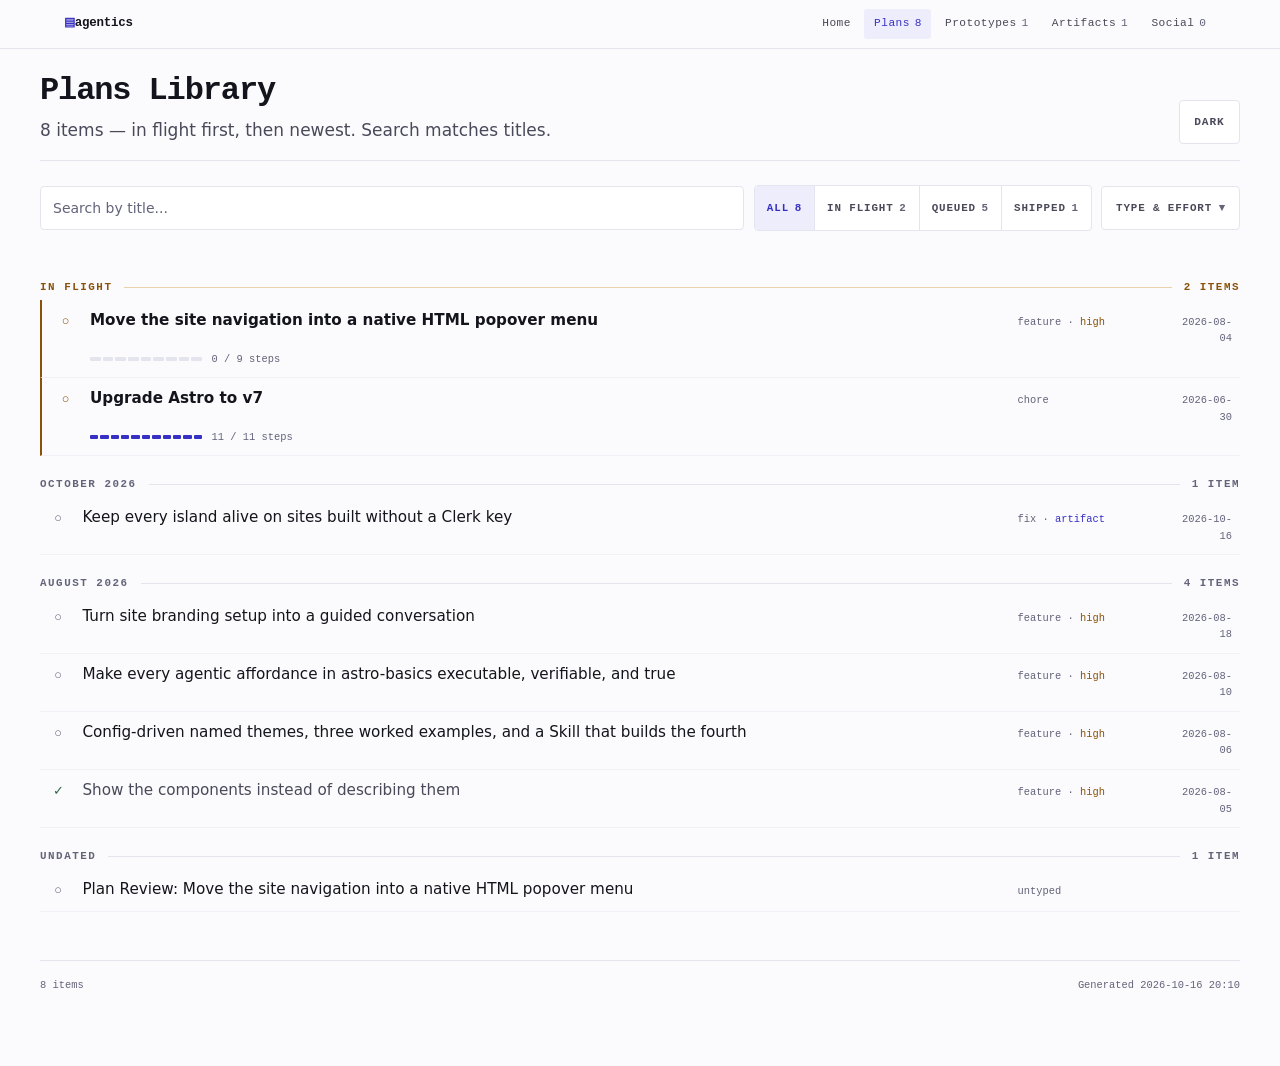
==== docs/plans/index.html @ 52035c0d "Initial commit" ====
<!doctype html>
<!--
  plans-gallery.html — Plans library index for plan-agent.

  Static variables (substituted by the plans-library skill and the
  build-index.sh / build-artifacts-index.sh generators):
    GALLERY_TITLE    — Heading noun: "Plans" or "Artifacts"
    GALLERY_SUB      — Serif line under the heading
    GALLERY_ENTRIES  — Repeated <a> blocks, one per item
    PLAN_COUNT       — Total number of items displayed
    GENERATED_AT     — Date and time of gallery generation
    HREF_HOME / HREF_PLANS / HREF_PROTOTYPES / HREF_ARTIFACTS / HREF_SOCIAL
                     — Topbar tab targets, each computed relative to THIS page's
                       own output directory (the plans gallery is not always at
                       docs/plans — plansDirectory is configurable)
    COUNT_PLANS / COUNT_PROTOTYPES / COUNT_ARTIFACTS / COUNT_SOCIAL
                     — Topbar tab counts, read off disk by the generator
    CUR_HOME / CUR_PLANS / CUR_PROTOTYPES / CUR_ARTIFACTS / CUR_SOCIAL
                     — Exactly one is replaced with aria-current="page";
                       the rest with the empty string

  Two contracts constrain edits here:

  1. scripts/merge-plans-index.mjs is the git merge driver for the generated
     index. It splices the union of the gallery-card anchors over
     the region between the FIRST and LAST card, so anything sitting *between*
     cards in the generated markup is destroyed by a merge and stays destroyed
     until the next regeneration. That is why the In-flight band and the month
     headings below are built by script at load time from a `data-month`
     attribute rather than baked into the markup the generator emits.
  2. The driver also patches the two count strings, `<p>N items</p>` and
     `<span>N items</span>`. Keep both shapes verbatim.

  The same driver is why row status is styled off [data-status] rather than the
  prototype's .s-completed / .s-in-progress / .s-todo classes: CARD_RE matches
  the opening anchor tag with the class attribute's closing quote included, so
  a second class in that attribute makes every card invisible to the merge.

  Nothing in this file may spell that opening tag out literally, comments
  included — the driver reads the page as text, so a literal in the chrome
  becomes the "first card" and the splice eats everything down to the last one.
-->
<html lang="en">
  <head>
    <meta charset="UTF-8" />
    <meta name="viewport" content="width=device-width, initial-scale=1.0" />
    <title>Plans Library</title>
    <script>
      /* Before first paint — see the same note in the plan shell. */
      try {
        var t = localStorage.getItem('plan-theme');
        if (t === 'dark' || t === 'light') document.documentElement.dataset.theme = t;
      } catch (e) { /* no storage — prefers-color-scheme decides */ }
    </script>
    <style>
      /* ── Design tokens — the same palette the generated plans use ──── */
      :root {
        --paper: #fbfbfd;
        --panel: #ffffff;
        --sunk: #f4f4f8;
        --ink: #14141c;
        --ink-2: #494959;
        --ink-3: #63637a;
        --rule: #e4e4ee;
        --rule-soft: #f0f0f6;
        --accent: #3730c4;
        --accent-soft: #eeedfb;
        --accent-line: #c6c2f0;
        --on-accent: #ffffff;
        --moss: #2c6a44;
        --moss-soft: #ecf4ef;
        --moss-line: #c0dccb;
        --signal: #8a5209;
        --signal-soft: #fbf3e6;
        --signal-line: #e8d3ac;
        --radius: 4px;
        --mono: ui-monospace, "SF Mono", SFMono-Regular, Menlo, Consolas, monospace;
        --ui: system-ui, -apple-system, "Segoe UI", Roboto, "Helvetica Neue", sans-serif;
        --prose: var(--ui);
        color-scheme: light;
      }
      /* Written twice: an explicit choice has to beat the OS preference, and
         plain CSS cannot share a block between an attribute selector and a
         media query. Keep the two lists in sync. */
      :root[data-theme="dark"] {
        --paper: #0f0f16;
        --panel: #17171f;
        --sunk: #1d1d27;
        --ink: #ecebf2;
        --ink-2: #b2b0c2;
        --ink-3: #8a889c;
        --rule: #2a2a36;
        --rule-soft: #22222c;
        --accent: #a8a2f5;
        --accent-soft: #1f1d33;
        --accent-line: #454070;
        --on-accent: #14141c;
        --moss: #7cc099;
        --moss-soft: #17271e;
        --moss-line: #2e4838;
        --signal: #e0a86a;
        --signal-soft: #271e12;
        --signal-line: #4a3820;
        color-scheme: dark;
      }
      @media (prefers-color-scheme: dark) {
        :root:not([data-theme="light"]) {
          --paper: #0f0f16;
          --panel: #17171f;
          --sunk: #1d1d27;
          --ink: #ecebf2;
          --ink-2: #b2b0c2;
          --ink-3: #8a889c;
          --rule: #2a2a36;
          --rule-soft: #22222c;
          --accent: #a8a2f5;
          --accent-soft: #1f1d33;
          --accent-line: #454070;
          --on-accent: #14141c;
          --moss: #7cc099;
          --moss-soft: #17271e;
          --moss-line: #2e4838;
          --signal: #e0a86a;
          --signal-soft: #271e12;
          --signal-line: #4a3820;
          color-scheme: dark;
        }
      }

      * { box-sizing: border-box; margin: 0; padding: 0; }
      html { scroll-behavior: smooth; }
      body {
        background: var(--paper);
        color: var(--ink);
        font-family: var(--ui);
        font-size: 16px;
        line-height: 1.55;
        -webkit-font-smoothing: antialiased;
        min-height: 100vh;
        padding: 2rem 1.5rem 5rem;
      }
      .wrap { max-width: 1200px; margin: 0 auto; }
      :focus-visible { outline: 2px solid var(--accent); outline-offset: 3px; }

      /* Visually hidden, still announced — carries the status text for the
         aria-hidden glyph in each row. */
      .sr-only {
        position: absolute;
        width: 1px;
        height: 1px;
        padding: 0;
        margin: -1px;
        overflow: hidden;
        clip: rect(0 0 0 0);
        clip-path: inset(50%);
        white-space: nowrap;
        border: 0;
      }

      /* ── Topbar ──────────────────────────────────────────────────────
         Full-bleed against the body padding rather than restructuring every
         section into a wrapper: the negative margins cancel `body`'s padding
         so the bar spans the viewport while the content below stays inset. */
      .topbar {
        position: sticky;
        top: 0;
        z-index: 20;
        margin: -2rem -1.5rem 1.5rem;
        border-bottom: 1px solid var(--rule);
        /* Opaque first: a browser without color-mix drops the second
           declaration, and a transparent sticky bar over scrolled text is
           unreadable. */
        background: var(--paper);
        background: color-mix(in srgb, var(--paper) 88%, transparent);
        backdrop-filter: blur(12px);
      }
      .topbar-in {
        max-width: 1200px;
        margin: 0 auto;
        padding: 0 1.5rem;
        display: flex;
        align-items: center;
        gap: 1.5rem;
        min-height: 48px;
        flex-wrap: wrap;
      }
      .mark {
        font-family: var(--mono);
        font-size: 0.78rem;
        font-weight: 600;
        letter-spacing: -0.02em;
        text-decoration: none;
        color: var(--ink);
      }
      .mark::before { content: "\25A4 "; color: var(--accent); }
      .tabs { display: flex; flex-wrap: wrap; gap: 0.25rem; margin-left: auto; }
      .tabs a {
        font-family: var(--mono);
        font-size: 0.7rem;
        letter-spacing: 0.04em;
        padding: 0.4rem 0.6rem;
        border-radius: 3px;
        text-decoration: none;
        color: var(--ink-2);
      }
      .tabs a:hover { color: var(--ink); background: var(--sunk); }
      .tabs a[aria-current="page"] { color: var(--accent); background: var(--accent-soft); }
      .tabs a .n { color: var(--ink-3); margin-left: 0.3rem; }
      /* --ink-3 on the current tab's accent-soft chip clears AA since the 9.1.0
         palette (5.04:1 light, 4.75:1 dark; it was 4.46:1 before). The count
         still takes the tab's own colour — the chip reads as one unit that way,
         which is now a look rather than a contrast workaround. */
      .tabs a[aria-current="page"] .n { color: var(--accent); }

      /* Every structural label speaks in mono. */
      .lbl {
        font-family: var(--mono);
        font-size: 0.625rem;
        font-weight: 600;
        letter-spacing: 0.16em;
        text-transform: uppercase;
        color: var(--ink-3);
      }

      /* ── Header ──────────────────────────────────────────────────── */
      .gallery-header {
        max-width: 1200px;
        margin: 0 auto 1.5rem;
        border-bottom: 1px solid var(--rule);
        padding-bottom: 1rem;
        display: flex;
        align-items: flex-end;
        gap: 1rem;
        flex-wrap: wrap;
      }
      .gallery-header h1 {
        font-family: var(--mono);
        font-size: clamp(1.5rem, 4vw, 2rem);
        font-weight: 600;
        letter-spacing: -0.035em;
        line-height: 1.12;
      }
      /* Serif under a mono heading — the one line on the page written to be
         read as a sentence rather than scanned as data. */
      .gallery-header p {
        font-family: var(--prose);
        font-size: 1.0625rem;
        color: var(--ink-2);
        max-width: 52ch;
        line-height: 1.6;
        margin-top: 0.5rem;
      }
      .theme-toggle {
        margin-left: auto;
        min-width: 44px;
        min-height: 44px;
        padding: 0.4rem 0.9rem;
        font-family: var(--mono);
        font-size: 0.7rem;
        font-weight: 600;
        letter-spacing: 0.08em;
        text-transform: uppercase;
        color: var(--ink-2);
        background: var(--panel);
        border: 1px solid var(--rule);
        border-radius: var(--radius);
        cursor: pointer;
      }
      .theme-toggle:hover { color: var(--accent); border-color: var(--accent-line); }

      /* ── Controls ────────────────────────────────────────────────── */
      .controls {
        max-width: 1200px;
        margin: 0 auto 1.25rem;
        display: flex;
        flex-wrap: wrap;
        align-items: center;
        gap: 0.6rem;
      }
      .search-box {
        flex: 1 1 16rem;
        min-width: 12rem;
        min-height: 44px;
        padding: 0.5rem 0.75rem;
        background: var(--panel);
        border: 1px solid var(--rule);
        border-radius: var(--radius);
        color: var(--ink);
        font-family: var(--ui);
        font-size: 0.875rem;
      }
      .search-box::placeholder { color: var(--ink-3); }
      .search-box:focus { border-color: var(--accent); outline: none; }

      /* Segmented status control — one row, counts inline. */
      .seg {
        display: flex;
        border: 1px solid var(--rule);
        border-radius: var(--radius);
        overflow: hidden;
        background: var(--panel);
      }
      .seg button {
        min-height: 44px;
        padding: 0.4rem 0.75rem;
        border: 0;
        border-left: 1px solid var(--rule);
        background: transparent;
        color: var(--ink-2);
        font-family: var(--mono);
        font-size: 0.68rem;
        font-weight: 600;
        letter-spacing: 0.08em;
        text-transform: uppercase;
        cursor: pointer;
        white-space: nowrap;
      }
      .seg button:first-child { border-left: 0; }
      .seg button .n { color: var(--ink-3); margin-left: 0.35rem; }
      .seg button:hover { color: var(--ink); background: var(--sunk); }
      .seg button[aria-pressed="true"] { color: var(--accent); background: var(--accent-soft); }
      .seg button[aria-pressed="true"] .n { color: var(--accent); }

      /* Type and effort live behind a disclosure — they are the rarely-used
         half of the twenty filter targets that used to sit on screen. */
      .more { position: relative; }
      .more > summary {
        display: flex;
        align-items: center;
        gap: 0.4rem;
        min-height: 44px;
        padding: 0.4rem 0.85rem;
        border: 1px solid var(--rule);
        border-radius: var(--radius);
        background: var(--panel);
        color: var(--ink-2);
        font-family: var(--mono);
        font-size: 0.68rem;
        font-weight: 600;
        letter-spacing: 0.08em;
        text-transform: uppercase;
        cursor: pointer;
        list-style: none;
        white-space: nowrap;
      }
      .more > summary::-webkit-details-marker { display: none; }
      .more > summary::after { content: "▾"; color: var(--ink-3); }
      .more[open] > summary { color: var(--accent); border-color: var(--accent-line); }
      .more-body {
        display: flex;
        flex-wrap: wrap;
        gap: 0.4rem;
        margin-top: 0.5rem;
        padding: 0.75rem;
        border: 1px solid var(--rule);
        border-radius: var(--radius);
        background: var(--panel);
      }
      @media (min-width: 700px) {
        .more-body {
          position: absolute;
          z-index: 5;
          right: 0;
          width: 22rem;
        }
      }
      .more-group { flex: 1 1 100%; }
      .more-group + .more-group { margin-top: 0.5rem; }
      .more-group .lbl { display: block; margin-bottom: 0.4rem; }
      .more-group .chips { display: flex; flex-wrap: wrap; gap: 0.4rem; }
      .chip {
        min-height: 32px;
        padding: 0.25rem 0.6rem;
        border: 1px solid var(--rule);
        border-radius: 999px;
        background: var(--panel);
        color: var(--ink-2);
        font-family: var(--mono);
        font-size: 0.65rem;
        letter-spacing: 0.06em;
        cursor: pointer;
      }
      .chip:hover { color: var(--ink); border-color: var(--accent-line); }
      .chip[aria-pressed="true"] {
        color: var(--accent);
        background: var(--accent-soft);
        border-color: var(--accent-line);
      }

      .visible-count {
        max-width: 1200px;
        margin: 0 auto 0.75rem;
        font-family: var(--mono);
        font-size: 0.68rem;
        color: var(--ink-3);
        min-height: 1rem;
      }

      /* ── Row list ────────────────────────────────────────────────────
         One column of rows, not a card grid: every row is a direct grid item
         so the merge driver's splice region stays a flat run of anchors with
         nothing (no <li>, no wrapper) between them. */
      .gallery-grid {
        max-width: 1200px;
        margin: 0 auto;
        display: grid;
        grid-template-columns: 1fr;
      }

      /* Separators are inserted by script and always span the full row. */
      .gallery-sep {
        grid-column: 1 / -1;
        display: flex;
        align-items: center;
        gap: 0.75rem;
        margin: 1.25rem 0 0.25rem;
        font-family: var(--mono);
        font-size: 0.68rem;
        font-weight: 600;
        letter-spacing: 0.14em;
        text-transform: uppercase;
        color: var(--ink-3);
      }
      .gallery-sep:first-child { margin-top: 0; }
      .gallery-sep .rule { flex: 1; height: 1px; background: var(--rule); }
      .gallery-sep.flight { color: var(--signal); }
      .gallery-sep.flight .rule { background: var(--signal-line); }

      .gallery-card {
        display: grid;
        grid-template-columns: 1.25rem minmax(0, 1fr) 9rem 3.5rem;
        gap: 0.25rem 0.9rem;
        align-items: baseline;
        padding: 0.65rem 0.5rem;
        text-decoration: none;
        color: inherit;
        border-bottom: 1px solid var(--rule-soft);
      }
      .gallery-card:hover { background: var(--sunk); }
      /* The artifacts gallery carries no status on any card — collapse the
         glyph column rather than rendering an empty one. */
      .gallery-card[data-status=""] { grid-template-columns: minmax(0, 1fr) 9rem 3.5rem; }

      /* Status is a glyph, not a coloured pill — the row stays quiet and the
         one accent keeps its meaning. Selected on [data-status] because the
         class attribute is the merge driver's splice key (see the top of this
         file). The prototype's .5 opacity on the queued glyph is dropped: it
         puts --ink-3 under 4.5:1 against the page. */
      .glyph {
        font-family: var(--mono);
        font-size: 0.8rem;
        text-align: center;
        color: var(--ink-3);
      }
      .gallery-card[data-status="completed"] .glyph { color: var(--moss); }
      .gallery-card[data-status="in-progress"] .glyph { color: var(--signal); }

      .r-title { font-size: 0.95rem; line-height: 1.4; color: var(--ink); }
      .gallery-card[data-status="completed"] .r-title { color: var(--ink-2); }
      .gallery-card[data-status="in-progress"] .r-title { font-weight: 600; }
      .r-meta {
        font-family: var(--mono);
        font-size: 0.65rem;
        color: var(--ink-3);
        overflow: hidden;
        text-overflow: ellipsis;
        white-space: nowrap;
      }
      .r-meta .hi { color: var(--signal); }
      /* A plan that has a prototype is worth spotting in a scan. Inline text,
         never an <a> — the row is already one anchor. */
      .r-meta .proto-chip { color: var(--accent); }
      /* Same inline-text rule for a plan that lives on claude.ai rather
         than in this repo. Accent, not signal: it marks where the plan is,
         not that anything is wrong with it. */
      .r-meta .artifact-chip { color: var(--accent); }
      .r-date {
        font-family: var(--mono);
        font-size: 0.65rem;
        color: var(--ink-3);
        text-align: right;
      }

      /* ── In flight ───────────────────────────────────────────────────
         A band applied to the rows in place, not a separate container: the
         merge driver would destroy anything wrapped around them. */
      .gallery-card[data-status="in-progress"] {
        border-left: 2px solid var(--signal);
        padding-left: 0.85rem;
      }
      .r-steps {
        grid-column: 2 / -1;
        display: flex;
        align-items: center;
        gap: 0.6rem;
        font-family: var(--mono);
        font-size: 0.65rem;
        color: var(--ink-3);
      }
      /* Drawn by script from data-steps-done / data-steps-total; the
         "N / M steps" text beside it is server-rendered and survives with
         JavaScript off. */
      .bar { display: flex; gap: 2px; flex: 0 0 7rem; }
      .bar i { flex: 1; height: 4px; border-radius: 1px; background: var(--rule); }
      .bar i.on { background: var(--accent); }

      @media (max-width: 700px) {
        /* The four status buttons overflow one row at 375px, and .seg clips
           rather than scrolls — so "Shipped" lost its count until this. */
        .seg { flex-wrap: wrap; }
        .gallery-card { grid-template-columns: 1.25rem minmax(0, 1fr) 3.5rem; }
        .gallery-card[data-status=""] { grid-template-columns: minmax(0, 1fr) 3.5rem; }
        .r-meta { grid-column: 2 / -1; }
        .gallery-card[data-status=""] .r-meta { grid-column: 1 / -1; }
      }

      .no-results {
        display: none;
        max-width: 1200px;
        margin: 2rem auto;
        padding: 2rem;
        text-align: center;
        border: 1px dashed var(--rule);
        border-radius: var(--radius);
        color: var(--ink-3);
      }

      .gallery-footer {
        max-width: 1200px;
        margin: 3rem auto 0;
        padding-top: 1rem;
        border-top: 1px solid var(--rule);
        display: flex;
        justify-content: space-between;
        flex-wrap: wrap;
        gap: 0.75rem;
        font-family: var(--mono);
        font-size: 0.65rem;
        color: var(--ink-3);
      }

      @media (prefers-reduced-motion: reduce) {
        *,
        *::before,
        *::after {
          animation-duration: 0.01ms !important;
          animation-iteration-count: 1 !important;
          transition-duration: 0.01ms !important;
          scroll-behavior: auto !important;
        }
      }
    </style>
  </head>
  <body>
    <header class="topbar">
      <div class="topbar-in">
        <a class="mark" href="../index.html">agentics</a>
        <nav class="tabs" aria-label="Collections">
          <a href="../index.html" >Home</a>
          <a href="index.html" aria-current="page">Plans<span class="n">8</span></a>
          <a href="../prototypes/index.html" >Prototypes<span class="n">1</span></a>
          <a href="../artifacts/index.html" >Artifacts<span class="n">1</span></a>
          <a href="../media/social/index.html" >Social<span class="n">0</span></a>
        </nav>
      </div>
    </header>

    <div class="gallery-header">
      <div>
        <h1>Plans Library</h1>
        <!-- The bare <p> and the leading number are load-bearing: the merge
             driver's COUNT_RE rewrites `<p>N items`. The prose after it is
             free text. -->
        <p>8 items &mdash; in flight first, then newest. Search matches titles.</p>
      </div>
      <button
        class="theme-toggle"
        type="button"
        id="themeToggle"
        aria-pressed="false"
        aria-label="Use dark theme"
      >
        Dark
      </button>
    </div>

    <div class="controls">
      <input
        type="search"
        class="search-box"
        id="searchBox"
        placeholder="Search by title..."
        aria-label="Search by title"
      />

      <div class="seg" id="statusSeg" role="group" aria-label="Filter by status">
        <button type="button" data-status="all" aria-pressed="true">
          All<span class="n" data-count="all"></span>
        </button>
        <button type="button" data-status="in-progress" aria-pressed="false">
          In flight<span class="n" data-count="in-progress"></span>
        </button>
        <button type="button" data-status="todo" aria-pressed="false">
          Queued<span class="n" data-count="todo"></span>
        </button>
        <button type="button" data-status="completed" aria-pressed="false">
          Shipped<span class="n" data-count="completed"></span>
        </button>
      </div>

      <details class="more" id="moreFilters">
        <summary>Type &amp; effort</summary>
        <div class="more-body">
          <div class="more-group">
            <span class="lbl">Type</span>
            <div class="chips" id="typeChips">
              <button class="chip" type="button" data-type="all" aria-pressed="true">all</button>
              <button class="chip" type="button" data-type="feature" aria-pressed="false">feature</button>
              <button class="chip" type="button" data-type="fix" aria-pressed="false">fix</button>
              <button class="chip" type="button" data-type="refactor" aria-pressed="false">refactor</button>
              <button class="chip" type="button" data-type="docs" aria-pressed="false">docs</button>
              <button class="chip" type="button" data-type="chore" aria-pressed="false">chore</button>
              <button class="chip" type="button" data-type="artifact" aria-pressed="false">artifact</button>
            </div>
          </div>
          <div class="more-group">
            <span class="lbl">Effort</span>
            <div class="chips" id="effortChips">
              <button class="chip" type="button" data-effort="all" aria-pressed="true">all</button>
              <button class="chip" type="button" data-effort="low" aria-pressed="false">low</button>
              <button class="chip" type="button" data-effort="medium" aria-pressed="false">medium</button>
              <button class="chip" type="button" data-effort="high" aria-pressed="false">high</button>
            </div>
          </div>
        </div>
      </details>
    </div>

    <div class="visible-count" id="visibleCount" aria-live="polite"></div>

    <div class="gallery-grid" id="galleryGrid"><a class="gallery-card" href="move-navigation-into-popover.html"
   data-local="move-navigation-into-popover" data-status="in-progress" data-type="feature" data-effort="high" data-month="2026-08" data-title="move the site navigation into a native html popover menu" data-steps-done="0" data-steps-total="9">
  <span class="glyph" aria-hidden="true">&#9675;</span><span class="sr-only">in progress</span>
  <span class="r-title">Move the site navigation into a native HTML popover menu</span>
  <span class="r-meta">feature &middot; <span class="hi">high</span></span>
  <span class="r-date">2026-08-04</span>
  <span class="r-steps">0 / 9 steps</span>
</a>
<a class="gallery-card" href="upgrade-astro-to-v7.html"
   data-local="upgrade-astro-to-v7" data-status="in-progress" data-type="chore" data-effort="" data-month="2026-06" data-title="upgrade astro to v7" data-steps-done="11" data-steps-total="11">
  <span class="glyph" aria-hidden="true">&#9675;</span><span class="sr-only">in progress</span>
  <span class="r-title">Upgrade Astro to v7</span>
  <span class="r-meta">chore</span>
  <span class="r-date">2026-06-30</span>
  <span class="r-steps">11 / 11 steps</span>
</a>
<a class="gallery-card" href="https://claude.ai/artifact/7qgGa5gtDwVYLVQ9bMTsu4" target="_blank" rel="noopener"
   data-local="fix-keyless-clerk-island-hydration" data-status="todo" data-type="fix" data-effort="" data-month="2026-10" data-title="keep every island alive on sites built without a clerk key" data-steps-done="0" data-steps-total="9">
  <span class="glyph" aria-hidden="true">&#9675;</span><span class="sr-only">todo</span>
  <span class="r-title">Keep every island alive on sites built without a Clerk key</span>
  <span class="r-meta">fix &middot; <span class="artifact-chip" title="Published to claude.ai — no local file in this repo">artifact</span></span>
  <span class="r-date">2026-10-16</span><span class="sr-only"> (opens on claude.ai)</span>
</a>
<a class="gallery-card" href="add-site-config-setup-skill.html"
   data-local="add-site-config-setup-skill" data-status="todo" data-type="feature" data-effort="high" data-month="2026-08" data-title="turn site branding setup into a guided conversation" data-steps-done="0" data-steps-total="7">
  <span class="glyph" aria-hidden="true">&#9675;</span><span class="sr-only">todo</span>
  <span class="r-title">Turn site branding setup into a guided conversation</span>
  <span class="r-meta">feature &middot; <span class="hi">high</span></span>
  <span class="r-date">2026-08-18</span>
</a>
<a class="gallery-card" href="build-agentic-starter-kit.html"
   data-local="build-agentic-starter-kit" data-status="todo" data-type="feature" data-effort="high" data-month="2026-08" data-title="make every agentic affordance in astro-basics executable, verifiable, and true" data-steps-done="0" data-steps-total="10">
  <span class="glyph" aria-hidden="true">&#9675;</span><span class="sr-only">todo</span>
  <span class="r-title">Make every agentic affordance in astro-basics executable, verifiable, and true</span>
  <span class="r-meta">feature &middot; <span class="hi">high</span></span>
  <span class="r-date">2026-08-10</span>
</a>
<a class="gallery-card" href="add-config-driven-theming.html"
   data-local="add-config-driven-theming" data-status="todo" data-type="feature" data-effort="high" data-month="2026-08" data-title="config-driven named themes, three worked examples, and a skill that builds the fourth" data-steps-done="0" data-steps-total="10">
  <span class="glyph" aria-hidden="true">&#9675;</span><span class="sr-only">todo</span>
  <span class="r-title">Config-driven named themes, three worked examples, and a Skill that builds the fourth</span>
  <span class="r-meta">feature &middot; <span class="hi">high</span></span>
  <span class="r-date">2026-08-06</span>
</a>
<a class="gallery-card" href="add-homepage-design-direction.html"
   data-local="add-homepage-design-direction" data-status="completed" data-type="feature" data-effort="high" data-month="2026-08" data-title="show the components instead of describing them" data-steps-done="9" data-steps-total="9">
  <span class="glyph" aria-hidden="true">&#10003;</span><span class="sr-only">completed</span>
  <span class="r-title">Show the components instead of describing them</span>
  <span class="r-meta">feature &middot; <span class="hi">high</span></span>
  <span class="r-date">2026-08-05</span>
</a>
<a class="gallery-card" href="move-navigation-into-popover-review.html"
   data-local="move-navigation-into-popover-review" data-status="todo" data-type="untyped" data-effort="" data-month="" data-title="plan review: move the site navigation into a native html popover menu" data-steps-done="0" data-steps-total="0">
  <span class="glyph" aria-hidden="true">&#9675;</span><span class="sr-only">todo</span>
  <span class="r-title">Plan Review: Move the site navigation into a native HTML popover menu</span>
  <span class="r-meta">untyped</span>
  <span class="r-date"></span>
</a></div>

    <div class="no-results" id="noResults">No items match your search.</div>

    <div class="gallery-footer">
      <span>8 items</span>
      <span>Generated 2026-10-16 20:10</span>
    </div>

    <script>
      var activeStatus = "all";
      var activeType = "all";
      var activeEffort = "all";
      var searchText = "";
      var grid = document.getElementById("galleryGrid");
      var cards = [].slice.call(grid.querySelectorAll(".gallery-card"));
      var noResults = document.getElementById("noResults");
      var visibleCount = document.getElementById("visibleCount");
      var statusSeg = document.getElementById("statusSeg");

      var MONTHS = ["January","February","March","April","May","June",
                    "July","August","September","October","November","December"];

      function monthLabel(key) {
        var parts = String(key).split("-");
        var m = parseInt(parts[1], 10);
        if (!parts[0] || isNaN(m) || m < 1 || m > 12) return "Undated";
        return MONTHS[m - 1] + " " + parts[0];
      }

      /* Status counts drive the segmented control's labels. A gallery whose
         cards carry no status at all (the artifacts library) hides the whole
         control rather than showing four zeroes. */
      function wireStatusCounts() {
        var counts = { all: cards.length, "in-progress": 0, todo: 0, completed: 0 };
        var anyStatus = false;
        for (var i = 0; i < cards.length; i++) {
          var st = cards[i].getAttribute("data-status") || "";
          if (st) anyStatus = true;
          if (counts[st] !== undefined && st !== "all") counts[st]++;
        }
        if (!anyStatus) {
          statusSeg.style.display = "none";
          return;
        }
        var spans = statusSeg.querySelectorAll("[data-count]");
        for (var j = 0; j < spans.length; j++) {
          var key = spans[j].getAttribute("data-count");
          spans[j].textContent = counts[key] === undefined ? "0" : String(counts[key]);
        }
      }

      /* Separators are built here, never emitted by the generator: the merge
         driver splices over everything between the first and last card, so a
         static heading would be destroyed by the first concurrent merge. */
      function rebuildSeparators(visible) {
        var old = grid.querySelectorAll(".gallery-sep");
        for (var i = 0; i < old.length; i++) old[i].parentNode.removeChild(old[i]);
        if (visible.length === 0) return;

        var sep = function (cls, label, count) {
          var el = document.createElement("div");
          el.className = "gallery-sep" + (cls ? " " + cls : "");
          var a = document.createElement("span");
          a.textContent = label;
          var r = document.createElement("span");
          r.className = "rule";
          var b = document.createElement("span");
          b.textContent = count + (count === 1 ? " item" : " items");
          el.appendChild(a);
          el.appendChild(r);
          el.appendChild(b);
          return el;
        };

        /* The generator sorts in-progress plans first, so the in-flight run is
           a prefix of the visible list — no reordering needed here. */
        var flight = 0;
        while (flight < visible.length &&
               visible[flight].getAttribute("data-status") === "in-progress") flight++;
        if (flight > 0) {
          grid.insertBefore(sep("flight", "In flight", flight), visible[0]);
        }

        var month = null;
        for (var k = flight; k < visible.length; k++) {
          var key = visible[k].getAttribute("data-month") || "";
          if (key === month) continue;
          month = key;
          var n = 0;
          for (var m = k; m < visible.length; m++) {
            if ((visible[m].getAttribute("data-month") || "") !== month) break;
            n++;
          }
          grid.insertBefore(sep("", monthLabel(month), n), visible[k]);
        }
      }

      function applyFilters() {
        var visible = [];
        for (var i = 0; i < cards.length; i++) {
          var card = cards[i];
          var status = card.getAttribute("data-status") || "";
          var type = card.getAttribute("data-type") || "";
          var effort = card.getAttribute("data-effort") || "";
          var title = card.getAttribute("data-title") || "";
          var matchStatus = activeStatus === "all" || status === activeStatus;
          var matchType = activeType === "all" || type === activeType;
          // Plans with no effort tag pass every effort filter.
          var matchEffort =
            activeEffort === "all" || effort === "" || effort === activeEffort;
          var matchSearch = !searchText || title.indexOf(searchText) !== -1;
          if (matchStatus && matchType && matchEffort && matchSearch) {
            card.style.display = "";
            visible.push(card);
          } else {
            card.style.display = "none";
          }
        }
        rebuildSeparators(visible);
        noResults.style.display = visible.length === 0 ? "block" : "none";
        visibleCount.textContent =
          visible.length === cards.length
            ? ""
            : "Showing " + visible.length + " of " + cards.length + " items";
      }

      function wireGroup(container, prop, set) {
        var buttons = [].slice.call(container.querySelectorAll("button"));
        for (var i = 0; i < buttons.length; i++) {
          buttons[i].addEventListener("click", function () {
            for (var j = 0; j < buttons.length; j++) {
              buttons[j].setAttribute("aria-pressed", String(buttons[j] === this));
            }
            set(this.getAttribute("data-" + prop));
            applyFilters();
          });
        }
      }

      wireGroup(statusSeg, "status", function (v) { activeStatus = v; });
      wireGroup(document.getElementById("typeChips"), "type", function (v) { activeType = v; });
      wireGroup(document.getElementById("effortChips"), "effort", function (v) { activeEffort = v; });

      document
        .getElementById("searchBox")
        .addEventListener("input", function () {
          searchText = this.value.trim().toLowerCase();
          applyFilters();
        });

      /* The step bar is drawn here rather than emitted: a dozen <i> tags per
         in-flight card would bloat every generated index, and the bar is
         decorative — the "N / M steps" text beside it is server-rendered and
         is what a reader without JavaScript (or a screen reader) gets. */
      function drawStepBars() {
        for (var i = 0; i < cards.length; i++) {
          var slot = cards[i].querySelector(".r-steps");
          if (!slot) continue;
          var done = parseInt(cards[i].getAttribute("data-steps-done"), 10);
          var total = parseInt(cards[i].getAttribute("data-steps-total"), 10);
          if (isNaN(done) || isNaN(total) || total < 1) continue;
          var bar = document.createElement("span");
          bar.className = "bar";
          bar.setAttribute("aria-hidden", "true");
          for (var s = 0; s < total; s++) {
            var seg = document.createElement("i");
            if (s < done) seg.className = "on";
            bar.appendChild(seg);
          }
          slot.insertBefore(bar, slot.firstChild);
        }
      }

      var themeBtn = document.getElementById("themeToggle");
      function resolvedTheme() {
        var set = document.documentElement.getAttribute("data-theme");
        if (set === "dark" || set === "light") return set;
        return window.matchMedia &&
          window.matchMedia("(prefers-color-scheme: dark)").matches
          ? "dark"
          : "light";
      }
      function syncThemeButton() {
        var dark = resolvedTheme() === "dark";
        themeBtn.setAttribute("aria-pressed", dark ? "true" : "false");
        themeBtn.setAttribute("aria-label", dark ? "Use light theme" : "Use dark theme");
        themeBtn.textContent = dark ? "Light" : "Dark";
      }
      themeBtn.addEventListener("click", function () {
        var next = resolvedTheme() === "dark" ? "light" : "dark";
        document.documentElement.setAttribute("data-theme", next);
        try { localStorage.setItem("plan-theme", next); } catch (e) { /* not persisted */ }
        syncThemeButton();
      });
      syncThemeButton();

      wireStatusCounts();
      drawStepBars();
      applyFilters();
    </script>
  </body>
</html>
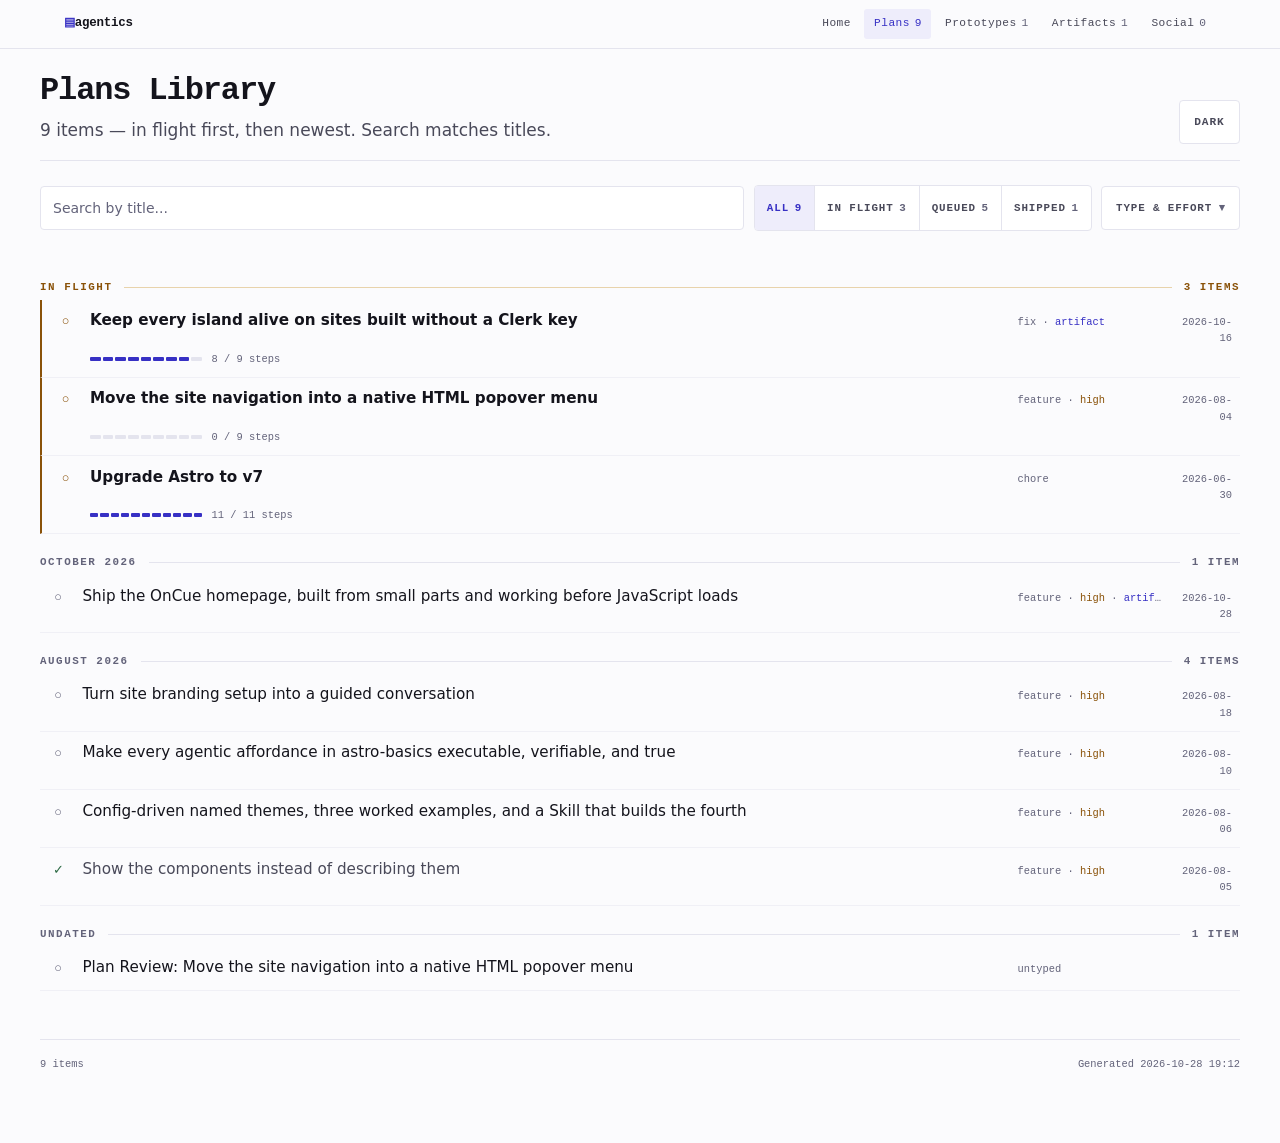
==== commit f710209d: "feat: build the OnCue homepage from server-rendered parts Co-Authored-By: Claude Haiku 5.5 <noreply@" ====
--- a/docs/plans/index.html
+++ b/docs/plans/index.html
@@ -557,7 +557,7 @@
         <a class="mark" href="../index.html">agentics</a>
         <nav class="tabs" aria-label="Collections">
           <a href="../index.html" >Home</a>
-          <a href="index.html" aria-current="page">Plans<span class="n">8</span></a>
+          <a href="index.html" aria-current="page">Plans<span class="n">9</span></a>
           <a href="../prototypes/index.html" >Prototypes<span class="n">1</span></a>
           <a href="../artifacts/index.html" >Artifacts<span class="n">1</span></a>
           <a href="../media/social/index.html" >Social<span class="n">0</span></a>
@@ -571,7 +571,7 @@
         <!-- The bare <p> and the leading number are load-bearing: the merge
              driver's COUNT_RE rewrites `<p>N items`. The prose after it is
              free text. -->
-        <p>8 items &mdash; in flight first, then newest. Search matches titles.</p>
+        <p>9 items &mdash; in flight first, then newest. Search matches titles.</p>
       </div>
       <button
         class="theme-toggle"
@@ -638,7 +638,15 @@
 
     <div class="visible-count" id="visibleCount" aria-live="polite"></div>
 
-    <div class="gallery-grid" id="galleryGrid"><a class="gallery-card" href="move-navigation-into-popover.html"
+    <div class="gallery-grid" id="galleryGrid"><a class="gallery-card" href="https://claude.ai/artifact/7qgGa5gtDwVYLVQ9bMTsu4" target="_blank" rel="noopener"
+   data-local="fix-keyless-clerk-island-hydration" data-status="in-progress" data-type="fix" data-effort="" data-month="2026-10" data-title="keep every island alive on sites built without a clerk key" data-steps-done="8" data-steps-total="9">
+  <span class="glyph" aria-hidden="true">&#9675;</span><span class="sr-only">in progress</span>
+  <span class="r-title">Keep every island alive on sites built without a Clerk key</span>
+  <span class="r-meta">fix &middot; <span class="artifact-chip" title="Published to claude.ai — no local file in this repo">artifact</span></span>
+  <span class="r-date">2026-10-16</span>
+  <span class="r-steps">8 / 9 steps</span><span class="sr-only"> (opens on claude.ai)</span>
+</a>
+<a class="gallery-card" href="move-navigation-into-popover.html"
    data-local="move-navigation-into-popover" data-status="in-progress" data-type="feature" data-effort="high" data-month="2026-08" data-title="move the site navigation into a native html popover menu" data-steps-done="0" data-steps-total="9">
   <span class="glyph" aria-hidden="true">&#9675;</span><span class="sr-only">in progress</span>
   <span class="r-title">Move the site navigation into a native HTML popover menu</span>
@@ -654,12 +662,12 @@
   <span class="r-date">2026-06-30</span>
   <span class="r-steps">11 / 11 steps</span>
 </a>
-<a class="gallery-card" href="https://claude.ai/artifact/7qgGa5gtDwVYLVQ9bMTsu4" target="_blank" rel="noopener"
-   data-local="fix-keyless-clerk-island-hydration" data-status="todo" data-type="fix" data-effort="" data-month="2026-10" data-title="keep every island alive on sites built without a clerk key" data-steps-done="0" data-steps-total="9">
+<a class="gallery-card" href="https://claude.ai/artifact/5wXUnsnrhLnWmHCXS8QG4y" target="_blank" rel="noopener"
+   data-local="build-oncue-homepage" data-status="todo" data-type="feature" data-effort="high" data-month="2026-10" data-title="ship the oncue homepage, built from small parts and working before javascript loads" data-steps-done="0" data-steps-total="20">
   <span class="glyph" aria-hidden="true">&#9675;</span><span class="sr-only">todo</span>
-  <span class="r-title">Keep every island alive on sites built without a Clerk key</span>
-  <span class="r-meta">fix &middot; <span class="artifact-chip" title="Published to claude.ai — no local file in this repo">artifact</span></span>
-  <span class="r-date">2026-10-16</span><span class="sr-only"> (opens on claude.ai)</span>
+  <span class="r-title">Ship the OnCue homepage, built from small parts and working before JavaScript loads</span>
+  <span class="r-meta">feature &middot; <span class="hi">high</span> &middot; <span class="artifact-chip" title="Published to claude.ai — no local file in this repo">artifact</span></span>
+  <span class="r-date">2026-10-28</span><span class="sr-only"> (opens on claude.ai)</span>
 </a>
 <a class="gallery-card" href="add-site-config-setup-skill.html"
    data-local="add-site-config-setup-skill" data-status="todo" data-type="feature" data-effort="high" data-month="2026-08" data-title="turn site branding setup into a guided conversation" data-steps-done="0" data-steps-total="7">
@@ -700,8 +708,8 @@
     <div class="no-results" id="noResults">No items match your search.</div>
 
     <div class="gallery-footer">
-      <span>8 items</span>
-      <span>Generated 2026-10-16 20:10</span>
+      <span>9 items</span>
+      <span>Generated 2026-10-28 19:12</span>
     </div>
 
     <script>
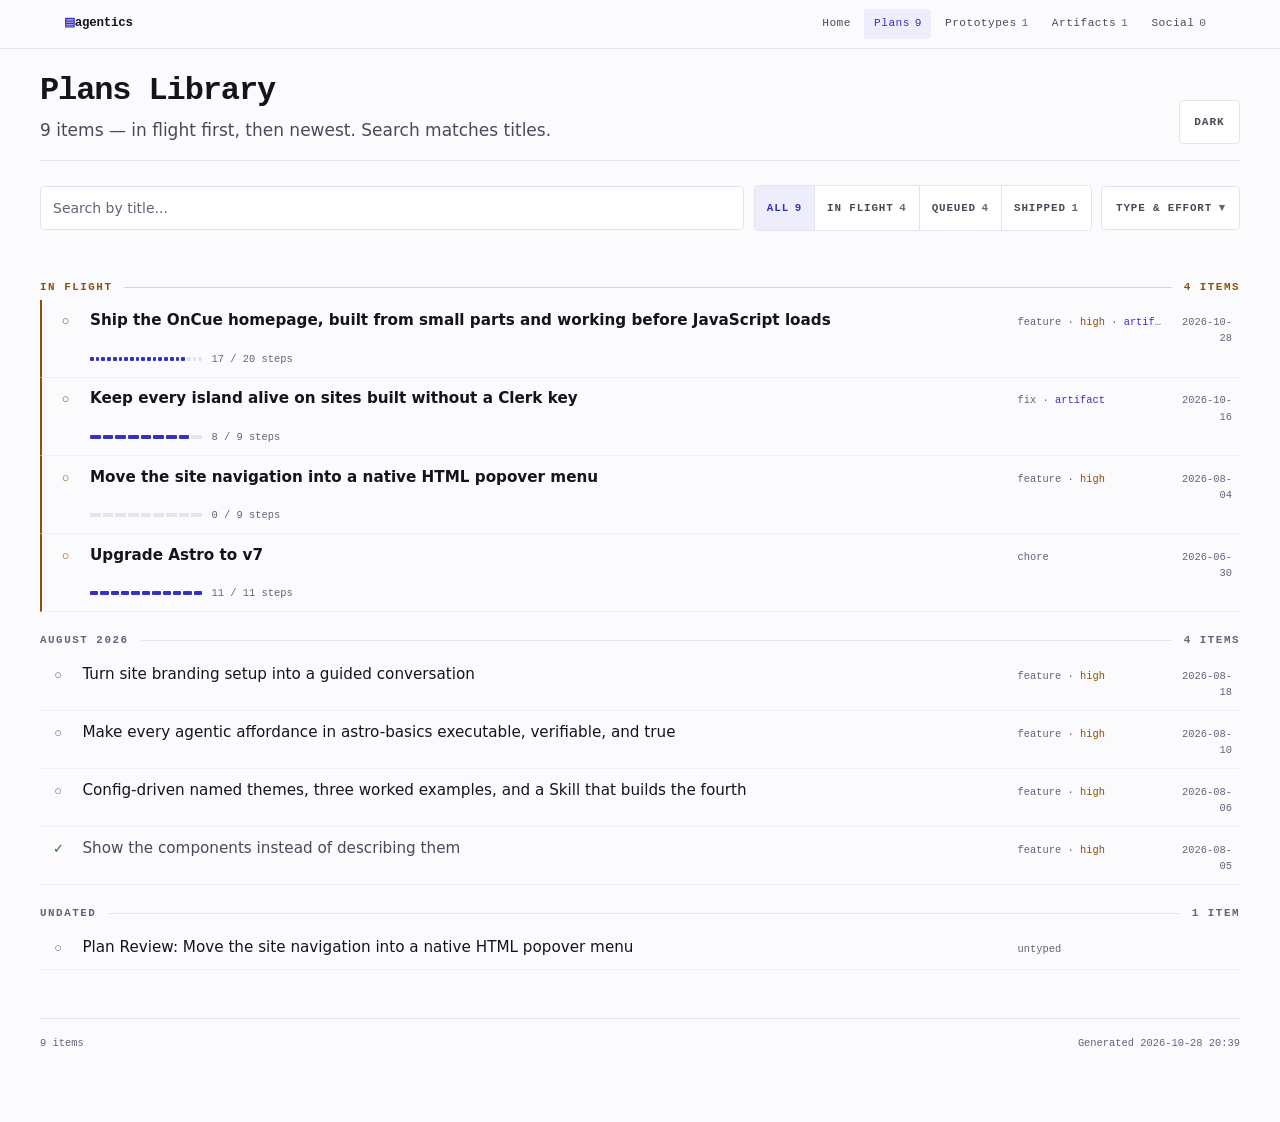
==== commit 0d5d7a9b: "docs: correct accent, no-JS copy and nav example docs Address CodeRabbit review on PR #6: describe t" ====
--- a/docs/plans/index.html
+++ b/docs/plans/index.html
@@ -638,7 +638,15 @@
 
     <div class="visible-count" id="visibleCount" aria-live="polite"></div>
 
-    <div class="gallery-grid" id="galleryGrid"><a class="gallery-card" href="https://claude.ai/artifact/7qgGa5gtDwVYLVQ9bMTsu4" target="_blank" rel="noopener"
+    <div class="gallery-grid" id="galleryGrid"><a class="gallery-card" href="https://claude.ai/artifact/5wXUnsnrhLnWmHCXS8QG4y" target="_blank" rel="noopener"
+   data-local="build-oncue-homepage" data-status="in-progress" data-type="feature" data-effort="high" data-month="2026-10" data-title="ship the oncue homepage, built from small parts and working before javascript loads" data-steps-done="17" data-steps-total="20">
+  <span class="glyph" aria-hidden="true">&#9675;</span><span class="sr-only">in progress</span>
+  <span class="r-title">Ship the OnCue homepage, built from small parts and working before JavaScript loads</span>
+  <span class="r-meta">feature &middot; <span class="hi">high</span> &middot; <span class="artifact-chip" title="Published to claude.ai — no local file in this repo">artifact</span></span>
+  <span class="r-date">2026-10-28</span>
+  <span class="r-steps">17 / 20 steps</span><span class="sr-only"> (opens on claude.ai)</span>
+</a>
+<a class="gallery-card" href="https://claude.ai/artifact/7qgGa5gtDwVYLVQ9bMTsu4" target="_blank" rel="noopener"
    data-local="fix-keyless-clerk-island-hydration" data-status="in-progress" data-type="fix" data-effort="" data-month="2026-10" data-title="keep every island alive on sites built without a clerk key" data-steps-done="8" data-steps-total="9">
   <span class="glyph" aria-hidden="true">&#9675;</span><span class="sr-only">in progress</span>
   <span class="r-title">Keep every island alive on sites built without a Clerk key</span>
@@ -661,13 +669,6 @@
   <span class="r-meta">chore</span>
   <span class="r-date">2026-06-30</span>
   <span class="r-steps">11 / 11 steps</span>
-</a>
-<a class="gallery-card" href="https://claude.ai/artifact/5wXUnsnrhLnWmHCXS8QG4y" target="_blank" rel="noopener"
-   data-local="build-oncue-homepage" data-status="todo" data-type="feature" data-effort="high" data-month="2026-10" data-title="ship the oncue homepage, built from small parts and working before javascript loads" data-steps-done="0" data-steps-total="20">
-  <span class="glyph" aria-hidden="true">&#9675;</span><span class="sr-only">todo</span>
-  <span class="r-title">Ship the OnCue homepage, built from small parts and working before JavaScript loads</span>
-  <span class="r-meta">feature &middot; <span class="hi">high</span> &middot; <span class="artifact-chip" title="Published to claude.ai — no local file in this repo">artifact</span></span>
-  <span class="r-date">2026-10-28</span><span class="sr-only"> (opens on claude.ai)</span>
 </a>
 <a class="gallery-card" href="add-site-config-setup-skill.html"
    data-local="add-site-config-setup-skill" data-status="todo" data-type="feature" data-effort="high" data-month="2026-08" data-title="turn site branding setup into a guided conversation" data-steps-done="0" data-steps-total="7">
@@ -709,7 +710,7 @@
 
     <div class="gallery-footer">
       <span>9 items</span>
-      <span>Generated 2026-10-28 19:12</span>
+      <span>Generated 2026-10-28 20:39</span>
     </div>
 
     <script>
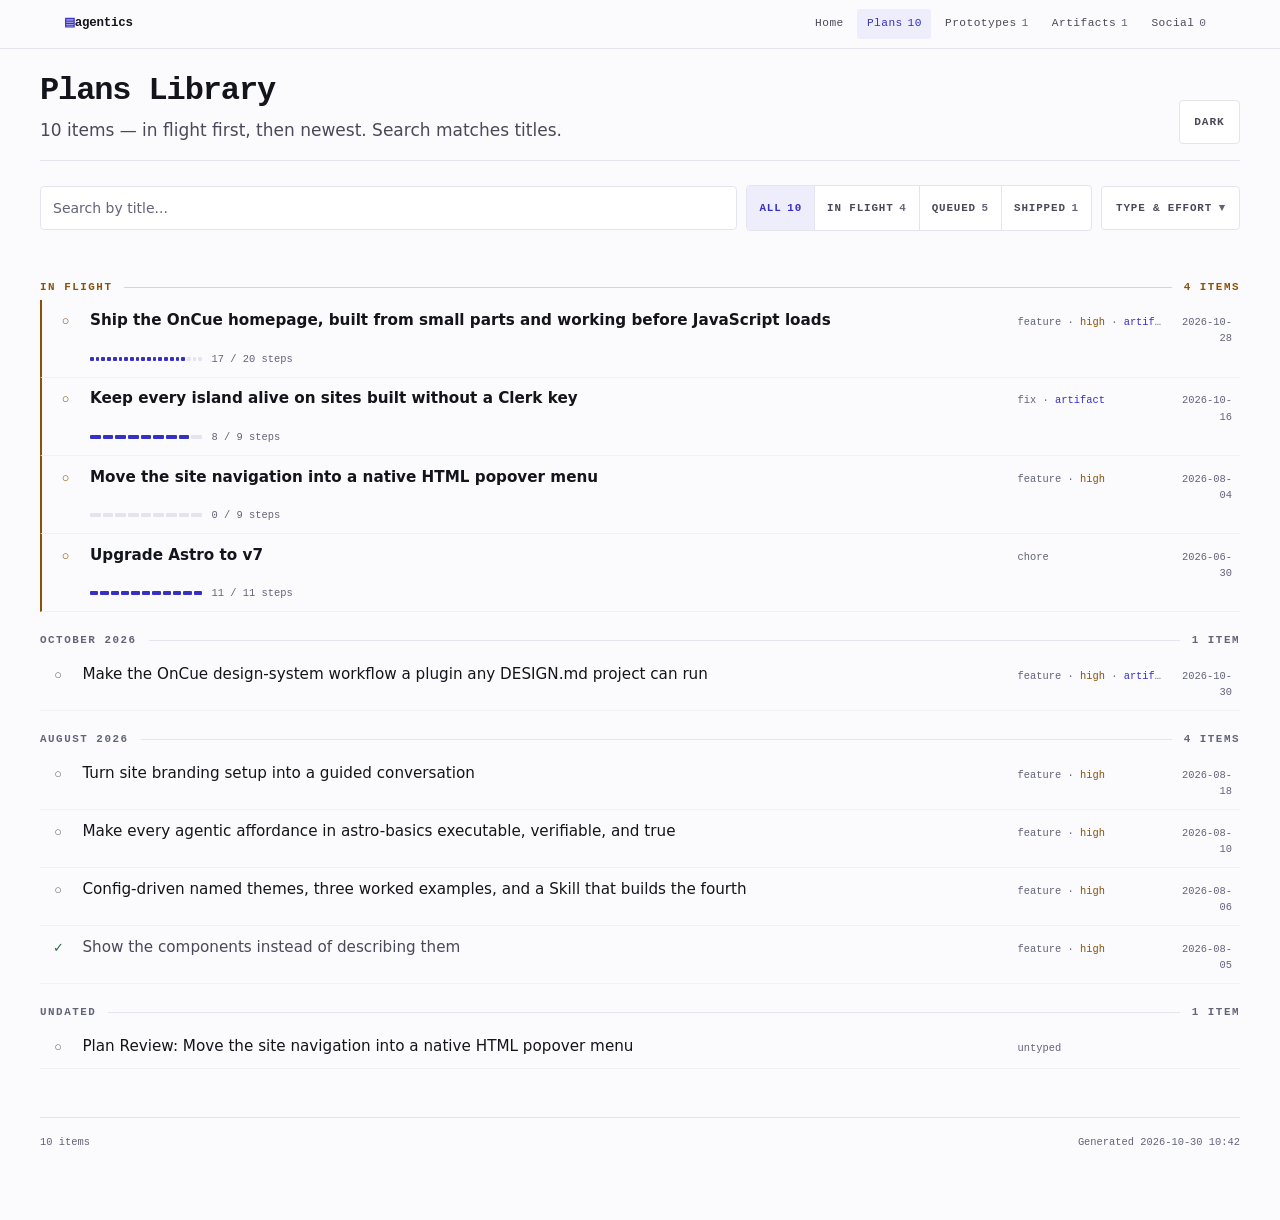
==== commit 967f7c9e: "docs: sync design system record with homepage components Co-Authored-By: Claude Haiku 5.5 <noreply@a" ====
--- a/docs/plans/index.html
+++ b/docs/plans/index.html
@@ -557,7 +557,7 @@
         <a class="mark" href="../index.html">agentics</a>
         <nav class="tabs" aria-label="Collections">
           <a href="../index.html" >Home</a>
-          <a href="index.html" aria-current="page">Plans<span class="n">9</span></a>
+          <a href="index.html" aria-current="page">Plans<span class="n">10</span></a>
           <a href="../prototypes/index.html" >Prototypes<span class="n">1</span></a>
           <a href="../artifacts/index.html" >Artifacts<span class="n">1</span></a>
           <a href="../media/social/index.html" >Social<span class="n">0</span></a>
@@ -571,7 +571,7 @@
         <!-- The bare <p> and the leading number are load-bearing: the merge
              driver's COUNT_RE rewrites `<p>N items`. The prose after it is
              free text. -->
-        <p>9 items &mdash; in flight first, then newest. Search matches titles.</p>
+        <p>10 items &mdash; in flight first, then newest. Search matches titles.</p>
       </div>
       <button
         class="theme-toggle"
@@ -669,6 +669,13 @@
   <span class="r-meta">chore</span>
   <span class="r-date">2026-06-30</span>
   <span class="r-steps">11 / 11 steps</span>
+</a>
+<a class="gallery-card" href="https://claude.ai/artifact/RhRkjTkpTwfua95DgvYNVT" target="_blank" rel="noopener"
+   data-local="extend-design-system-tools-plugin" data-status="todo" data-type="feature" data-effort="high" data-month="2026-10" data-title="make the oncue design-system workflow a plugin any design.md project can run" data-steps-done="0" data-steps-total="13">
+  <span class="glyph" aria-hidden="true">&#9675;</span><span class="sr-only">todo</span>
+  <span class="r-title">Make the OnCue design-system workflow a plugin any DESIGN.md project can run</span>
+  <span class="r-meta">feature &middot; <span class="hi">high</span> &middot; <span class="artifact-chip" title="Published to claude.ai — no local file in this repo">artifact</span></span>
+  <span class="r-date">2026-10-30</span><span class="sr-only"> (opens on claude.ai)</span>
 </a>
 <a class="gallery-card" href="add-site-config-setup-skill.html"
    data-local="add-site-config-setup-skill" data-status="todo" data-type="feature" data-effort="high" data-month="2026-08" data-title="turn site branding setup into a guided conversation" data-steps-done="0" data-steps-total="7">
@@ -709,8 +716,8 @@
     <div class="no-results" id="noResults">No items match your search.</div>
 
     <div class="gallery-footer">
-      <span>9 items</span>
-      <span>Generated 2026-10-28 20:39</span>
+      <span>10 items</span>
+      <span>Generated 2026-10-30 10:42</span>
     </div>
 
     <script>
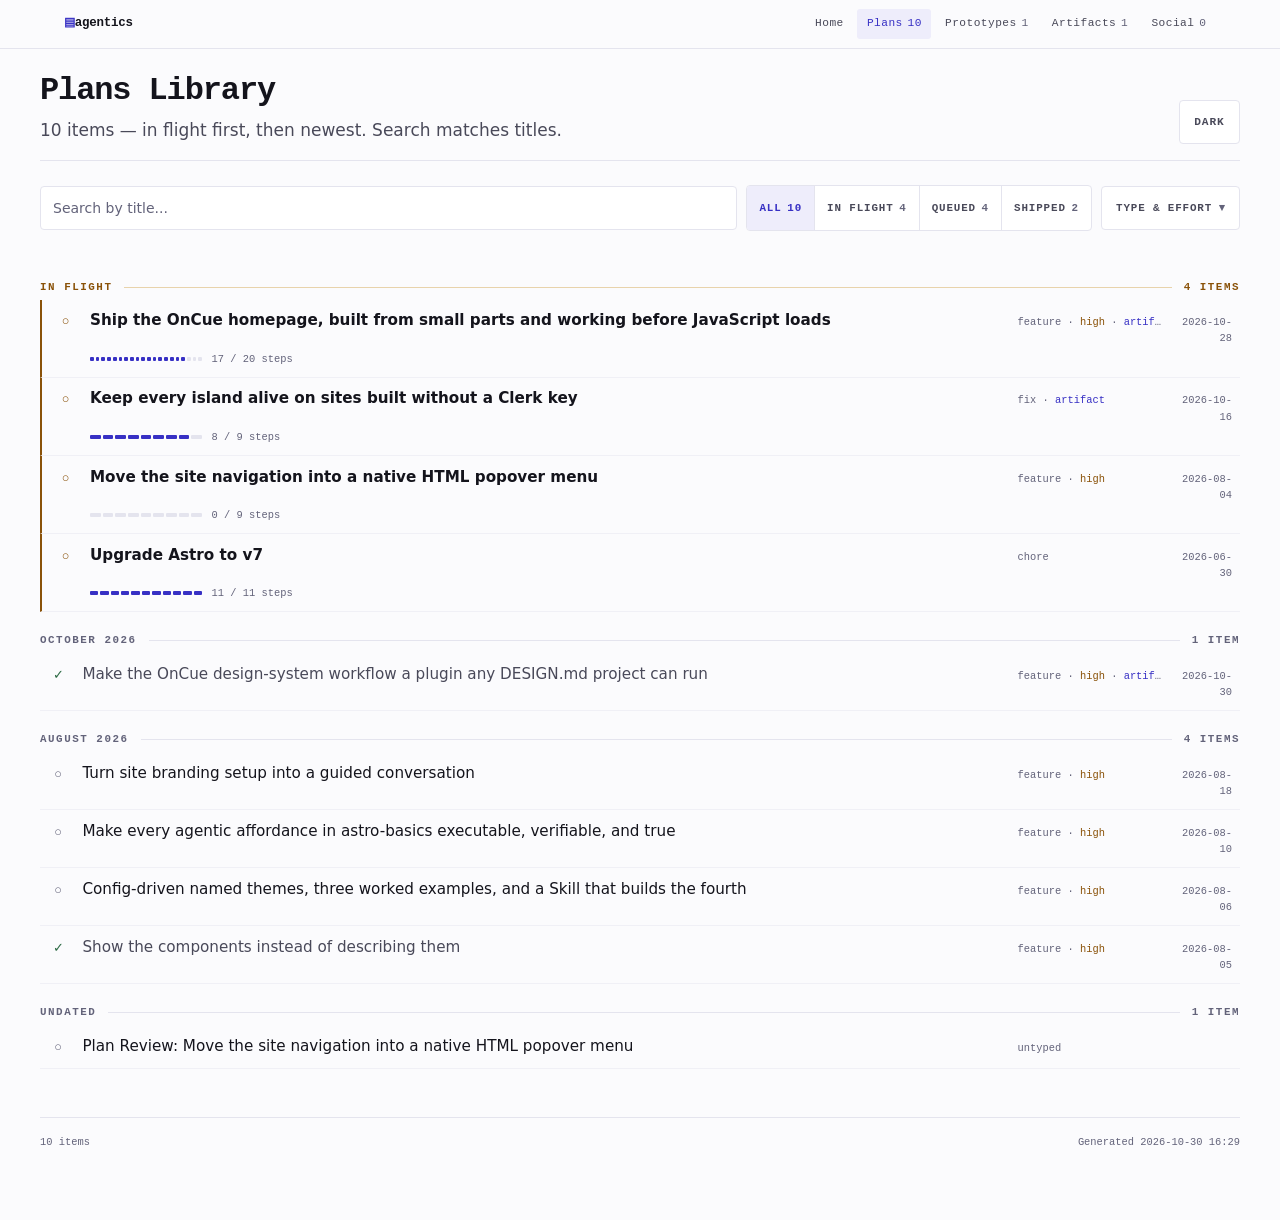
==== commit 7cf504e8: "docs: record grid cap, card-title overrides, HomeHero export Fixes the four CodeRabbit findings on s" ====
--- a/docs/plans/index.html
+++ b/docs/plans/index.html
@@ -671,8 +671,8 @@
   <span class="r-steps">11 / 11 steps</span>
 </a>
 <a class="gallery-card" href="https://claude.ai/artifact/RhRkjTkpTwfua95DgvYNVT" target="_blank" rel="noopener"
-   data-local="extend-design-system-tools-plugin" data-status="todo" data-type="feature" data-effort="high" data-month="2026-10" data-title="make the oncue design-system workflow a plugin any design.md project can run" data-steps-done="0" data-steps-total="13">
-  <span class="glyph" aria-hidden="true">&#9675;</span><span class="sr-only">todo</span>
+   data-local="extend-design-system-tools-plugin" data-status="completed" data-type="feature" data-effort="high" data-month="2026-10" data-title="make the oncue design-system workflow a plugin any design.md project can run" data-steps-done="13" data-steps-total="13">
+  <span class="glyph" aria-hidden="true">&#10003;</span><span class="sr-only">completed</span>
   <span class="r-title">Make the OnCue design-system workflow a plugin any DESIGN.md project can run</span>
   <span class="r-meta">feature &middot; <span class="hi">high</span> &middot; <span class="artifact-chip" title="Published to claude.ai — no local file in this repo">artifact</span></span>
   <span class="r-date">2026-10-30</span><span class="sr-only"> (opens on claude.ai)</span>
@@ -717,7 +717,7 @@
 
     <div class="gallery-footer">
       <span>10 items</span>
-      <span>Generated 2026-10-30 10:42</span>
+      <span>Generated 2026-10-30 16:29</span>
     </div>
 
     <script>
